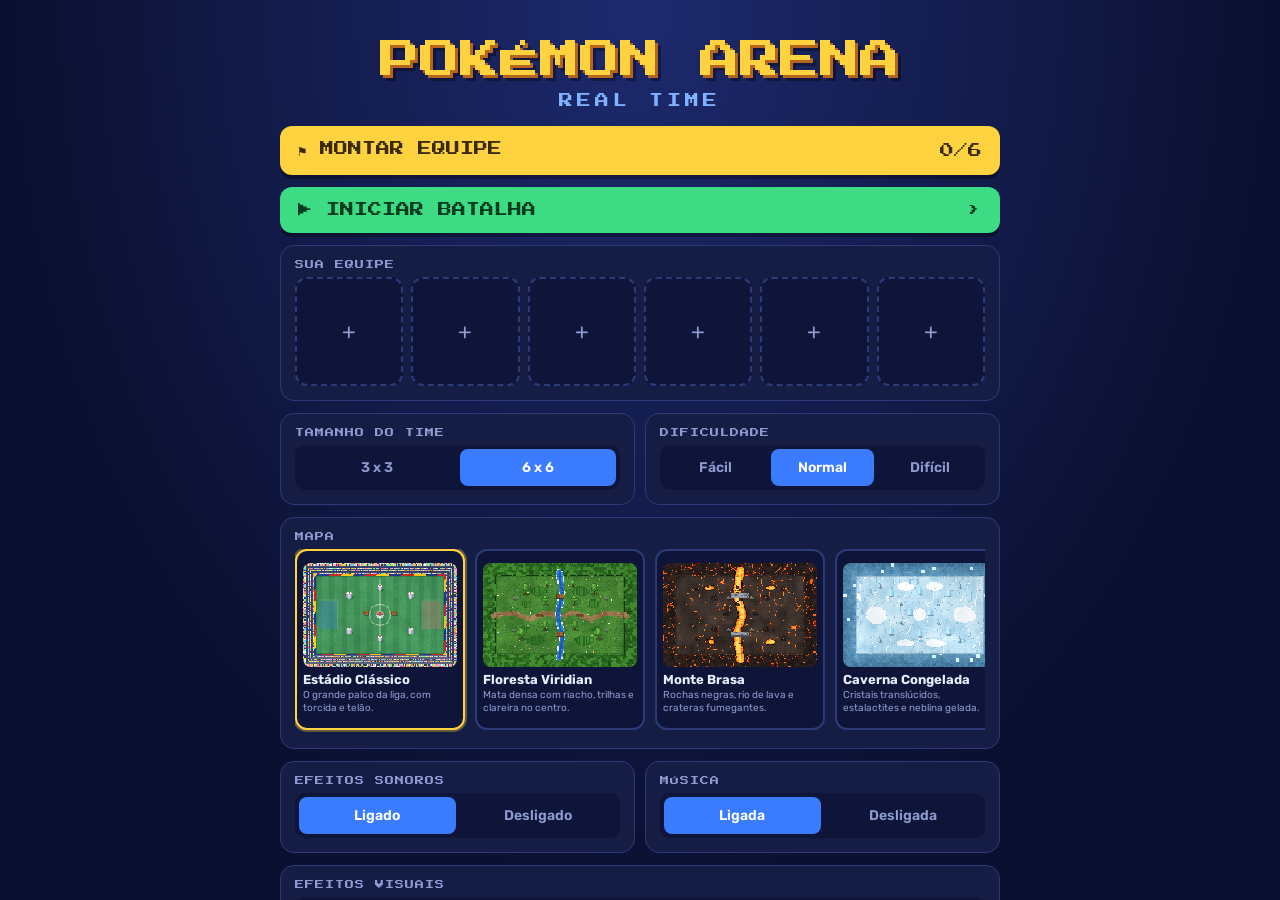
==== jogo-2d/index.html @ f7590620 "Pokémon Arena V11.1" ====
<!DOCTYPE html>
<html lang="pt-BR">
<head>
<meta charset="UTF-8">
<meta name="viewport" content="width=device-width, initial-scale=1, maximum-scale=1, user-scalable=no">
<title>Pokémon Arena — Real Time</title>
<link rel="preconnect" href="https://fonts.googleapis.com">
<link href="https://fonts.googleapis.com/css2?family=Press+Start+2P&family=Rubik:wght@400;600;800&display=swap" rel="stylesheet">
<link rel="stylesheet" href="css/estilo.css">
</head>
<body>

<!-- HOME -->
<section id="home" class="screen">
  <div class="logo">POKÉMON ARENA<small>REAL TIME</small></div>
  <div class="wrap">
    <button class="bigbtn b-yel" id="btnTeam"><span>⚑ MONTAR EQUIPE</span><span id="teamCount">0/6</span></button>
    <button class="bigbtn b-grn" id="btnPlay"><span>▶ INICIAR BATALHA</span><span>›</span></button>
    <div class="panel">
      <div class="lbl">SUA EQUIPE</div>
      <div class="slots" id="homeSlots"></div>
    </div>
    <div class="row">
      <div class="panel"><div class="lbl">TAMANHO DO TIME</div>
        <div class="seg" id="segSize"><button data-v="3">3 x 3</button><button data-v="6">6 x 6</button></div></div>
      <div class="panel"><div class="lbl">DIFICULDADE</div>
        <div class="seg" id="segDiff"><button data-v="easy">Fácil</button><button data-v="normal">Normal</button><button data-v="hard">Difícil</button></div></div>
    </div>
    <div class="panel"><div class="lbl">MAPA</div><div class="maps" id="mapList"></div></div>
    <div class="row">
      <div class="panel"><div class="lbl">EFEITOS SONOROS</div>
        <div class="seg" id="segSom"><button data-v="1">Ligado</button><button data-v="0">Desligado</button></div></div>
      <div class="panel"><div class="lbl">MÚSICA</div>
        <div class="seg" id="segMus"><button data-v="1">Ligada</button><button data-v="0">Desligada</button></div></div>
    </div>
    <div class="row">
      <div class="panel"><div class="lbl">EFEITOS VISUAIS</div>
        <div class="seg" id="segFx"><button data-v="completo">Completo</button><button data-v="leve">Leve</button></div></div>
    </div>
    <div class="panel" id="aimPanel"><div class="lbl">MIRA (PC)</div>
      <div class="seg" id="segAim"><button data-v="mouse">Mouse</button><button data-v="auto">Automática</button></div></div>
    <p class="hint" id="ctrlHint"></p>
  </div>
  <p class="credits">Projeto de estudo, sem fins comerciais. Pokémon © Nintendo / Game Freak / The Pokémon Company.<br>
  Sprites: PokeAPI, Pokémon Showdown (menus) e PMD Sprite Collab (batalha, 8 direções, CC BY-NC 4.0).</p>
</section>

<!-- BUILDER -->
<section id="builder" class="screen hidden">
  <div class="bhead">
    <button class="smbtn" id="bBack">‹ Voltar</button>
    <h2>ESCOLHER POKÉMON <span id="bCount"></span></h2>
    <button class="smbtn" id="bRand">🎲 Aleatório</button>
    <button class="smbtn" id="bClear">Limpar</button>
    <button class="smbtn go" id="bGo">Batalhar ▶</button>
  </div>
  <div class="row" style="align-items:center"><input class="search" id="bSearch" placeholder="Buscar nome ou nº..."></div>
  <div class="chips" id="bChips"></div>
  <div class="grid" id="bGrid"></div>
</section>

<!-- BATTLE -->
<section id="battle" class="screen hidden">
  <canvas id="cv"></canvas>
  <div id="joy"><div id="joyB"><div id="joyK"></div></div></div>
  <div class="hudtop">
    <div class="team l" id="hudL"></div>
    <div class="timer" id="timer" title="Pausar">3:00</div>
    <div class="team r" id="hudR"></div>
  </div>
  <div class="help">WASD: mover • Mouse: mirar • Clique/1-4: golpes • Espaço: pular • Q: Ultimate • Retrato: trocar</div>
  <div class="moves" id="moves"></div>
  <button class="jb" id="jumpBtn">⤴ PULO<span class="key">ESPAÇO</span><div class="cd"></div></button>
  <button id="ultBtn"><div class="fill"></div><span class="lbl2">★ ULTIMATE</span><span class="nm"></span><span class="key">Q</span></button>
  <div id="banner"></div>
  <div id="buffs"></div>
  <div id="vs" class="hidden"></div>
</section>

<div id="modal" class="hidden"><div class="mbox" id="mbox"></div></div>

<script src="js/01-dados.js"></script>
<script src="js/02-mapas-motor.js"></script>
<script src="js/03-mapas.js"></script>
<script src="js/04-obstaculos.js"></script>
<script src="js/05-sprites-pmd.js"></script>
<script src="js/06-utilidades.js"></script>
<script src="js/07-menu.js"></script>
<script src="js/08-controles.js"></script>
<script src="js/09-som.js"></script>
<script src="js/10-batalha-criacao.js"></script>
<script src="js/11-efeitos.js"></script>
<script src="js/12-batalha-logica.js"></script>
<script src="js/13-ambiente.js"></script>
<script src="js/14-desenho-e-loop.js"></script>
</body>
</html>
---- jogo-2d/css/estilo.css ----
:root{
  --bg:#0b1030; --panel:#151d45; --panel2:#1c2758; --line:#2c3a7a; --txt:#e8ecff; --mut:#8e9ad0;
  --yel:#ffd23f; --grn:#3ddc84; --blu:#3b7bff; --red:#ff4d6a; --pix:'Press Start 2P',monospace;
}
*{box-sizing:border-box;margin:0;padding:0;-webkit-tap-highlight-color:transparent}
html,body{height:100%;background:var(--bg);color:var(--txt);font-family:Rubik,system-ui,sans-serif;overflow:hidden;user-select:none;-webkit-user-select:none;touch-action:none}
button{font-family:inherit;cursor:pointer;border:none;color:inherit}
.hidden{display:none!important}
.screen{position:fixed;inset:0;overflow:auto}
img.spr{image-rendering:pixelated}

/* ---------- HOME ---------- */
#home{display:flex;flex-direction:column;align-items:center;padding:24px 16px;gap:16px;
  background:radial-gradient(ellipse at top,#1d2a6e 0%,var(--bg) 70%)}
.logo{font-family:var(--pix);font-size:clamp(20px,5vw,40px);color:var(--yel);text-shadow:3px 3px 0 #b5651d,6px 6px 0 #00000055;text-align:center;margin-top:10px;line-height:1.3}
.logo small{display:block;font-size:.35em;color:#7fb3ff;text-shadow:none;letter-spacing:4px;margin-top:6px}
.wrap{width:100%;max-width:720px;display:flex;flex-direction:column;gap:12px}
.bigbtn{width:100%;padding:16px 18px;border-radius:12px;font-family:var(--pix);font-size:14px;text-align:left;display:flex;justify-content:space-between;align-items:center;box-shadow:0 4px 0 #00000055;transition:transform .08s}
.bigbtn:active{transform:translateY(3px);box-shadow:0 1px 0 #00000055}
.b-yel{background:var(--yel);color:#3a2a00}
.b-grn{background:var(--grn);color:#053b1e}
.b-blu{background:var(--blu)}
.b-dark{background:var(--panel2);border:1px solid var(--line)}
.row{display:flex;gap:10px;flex-wrap:wrap}
.row>*{flex:1}
.panel{background:var(--panel);border:1px solid var(--line);border-radius:14px;padding:14px}
.lbl{font-family:var(--pix);font-size:9px;color:var(--mut);margin-bottom:8px;letter-spacing:1px}
.seg{display:flex;background:#0e1538;border-radius:10px;padding:4px;gap:4px}
.seg button{flex:1;padding:10px 4px;border-radius:8px;background:transparent;color:var(--mut);font-weight:600;font-size:14px}
.seg button.on{background:var(--blu);color:#fff}
.slots{display:grid;grid-template-columns:repeat(6,1fr);gap:8px}
.slot{aspect-ratio:1;border:2px dashed var(--line);border-radius:12px;display:flex;align-items:center;justify-content:center;color:var(--mut);font-size:22px;position:relative;background:#0e1538;overflow:hidden}
.slot.full{border-style:solid;border-color:#3b4fa0;background:var(--panel2)}
.slot img{width:110%;height:110%;object-fit:contain}
.slot .x{position:absolute;top:2px;right:4px;font-size:11px;color:var(--red)}
.hint{color:var(--mut);font-size:13px;text-align:center;line-height:1.5}

/* ---------- BUILDER ---------- */
#builder{background:var(--bg);padding:12px}
.bhead{display:flex;align-items:center;gap:10px;flex-wrap:wrap;position:sticky;top:-12px;background:var(--bg);padding:12px 0;z-index:5}
.bhead h2{font-family:var(--pix);font-size:13px;color:var(--yel);flex:1;min-width:180px}
.smbtn{padding:10px 14px;border-radius:10px;background:var(--panel2);border:1px solid var(--line);font-weight:600;font-size:14px}
.smbtn.go{background:var(--grn);color:#053b1e;border:none}
.search{flex:1;min-width:160px;padding:10px 12px;border-radius:10px;border:1px solid var(--line);background:#0e1538;color:var(--txt);font-size:15px;outline:none}
.chips{display:flex;gap:6px;flex-wrap:wrap;margin:6px 0 12px}
.chip{padding:6px 10px;border-radius:20px;font-size:12px;font-weight:600;background:#0e1538;border:1px solid var(--line);color:var(--mut)}
.chip.on{color:#fff;border-color:transparent}
.tchip{display:inline-block;padding:2px 8px;border-radius:10px;font-size:11px;font-weight:700;color:#fff;text-shadow:0 1px 1px #0006;margin-right:4px}
.grid{display:grid;grid-template-columns:repeat(auto-fill,minmax(150px,1fr));gap:10px;padding-bottom:30px}
.card{background:var(--panel);border:2px solid var(--line);border-radius:14px;padding:8px;position:relative;cursor:pointer;transition:transform .1s}
.card:hover{transform:translateY(-2px)}
.card.sel{border-color:var(--yel);box-shadow:0 0 0 2px #ffd23f55}
.card .badge{position:absolute;top:6px;right:6px;background:var(--yel);color:#3a2a00;font-family:var(--pix);font-size:9px;padding:4px 6px;border-radius:6px}
.card .num{font-size:11px;color:var(--mut)}
.card .im{height:96px;display:flex;align-items:flex-end;justify-content:center;background:radial-gradient(ellipse at 50% 85%,#2a3a8566 0,transparent 60%)}
.card .im img{max-height:94px;min-height:62px;max-width:100%;object-fit:contain}
.card .nm{font-weight:800;font-size:15px;margin:2px 0 4px}
.mini{display:grid;grid-template-columns:28px 1fr;gap:3px 6px;align-items:center;font-size:10px;color:var(--mut);margin-top:6px}
.bar{height:6px;background:#0e1538;border-radius:4px;overflow:hidden}
.bar i{display:block;height:100%;border-radius:4px}
.fallback{display:flex;align-items:center;justify-content:center;border-radius:50%;font-weight:800;color:#fff;text-shadow:0 1px 2px #0008}

/* ---------- MODAL ---------- */
#modal{position:fixed;inset:0;background:#000a;display:flex;align-items:center;justify-content:center;z-index:50;padding:14px}
.mbox{background:var(--panel);border:1px solid var(--line);border-radius:16px;width:100%;max-width:640px;max-height:92vh;overflow:auto;padding:16px}
.dtop{display:flex;gap:14px;align-items:center;flex-wrap:wrap}
.dtop .big{width:140px;height:140px;background:radial-gradient(circle,#2a3a85,#151d45 70%);border-radius:14px;display:flex;align-items:center;justify-content:center}
.dtop .big img{max-width:136px;max-height:136px;min-height:96px;object-fit:contain}
.dname{font-family:var(--pix);font-size:16px;margin:6px 0 8px}
.stats{display:grid;grid-template-columns:44px 34px 1fr;gap:6px 8px;align-items:center;font-size:12px;margin-top:12px}
.stats .bar{height:9px}
.mvlist{display:grid;grid-template-columns:1fr 1fr;gap:8px;margin-top:14px}
.mv{background:#0e1538;border-radius:10px;padding:8px 10px;border-left:5px solid}
.mv b{font-size:14px}
.mv p{font-size:11px;color:var(--mut);margin-top:3px;line-height:1.4}
.weak{margin-top:12px;font-size:12px;color:var(--mut)}
.mfoot{display:flex;gap:10px;margin-top:16px}
.mfoot button{flex:1}
@media(max-width:520px){.mvlist{grid-template-columns:1fr}}

/* ---------- BATTLE ---------- */
#battle{overflow:hidden;background:#222}
#cv{position:absolute;inset:0;width:100%;height:100%;display:block;z-index:1}
.jb{position:absolute;right:10px;bottom:82px;width:76px;height:44px;border-radius:12px;background:#0b1030dd;border:2px solid #ffffff33;overflow:hidden;font-weight:800;font-size:12px;z-index:3;touch-action:none}
.jb .key{display:block;font-family:var(--pix);font-size:7px;opacity:.7;margin-top:2px}
.jb .cd{position:absolute;left:0;right:0;bottom:0;background:#000b;height:0}
body.touch .jb{right:188px;bottom:16px;width:70px;height:70px;border-radius:50%;font-size:13px}
body.touch .jb .key{display:none}
#ultBtn{position:absolute;right:96px;bottom:82px;width:110px;height:44px;border-radius:12px;background:#0b1030dd;border:2px solid #ffffff33;overflow:hidden;z-index:3;touch-action:none;text-align:left;padding:0 8px;--uc:#ffd23f}
#ultBtn .fill{position:absolute;left:0;right:0;bottom:0;background:linear-gradient(0deg,var(--uc),#fff6);opacity:.55;height:0;transition:height .15s}
#ultBtn .nm{position:relative;display:block;font-size:10px;font-weight:800;line-height:1.1;white-space:nowrap;overflow:hidden;text-overflow:ellipsis}
#ultBtn .lbl2{position:relative;font-family:var(--pix);font-size:8px;color:#ffe9a8}
#ultBtn .key{position:absolute;right:6px;bottom:3px;font-family:var(--pix);font-size:7px;opacity:.7}
#ultBtn.ready{border-color:var(--uc);box-shadow:0 0 14px var(--uc);animation:ultp .6s infinite alternate}
@keyframes ultp{to{transform:scale(1.06)}}
body.touch #ultBtn{right:188px;bottom:96px;width:70px;height:70px;border-radius:50%;padding:8px 4px;text-align:center}
body.touch #ultBtn .nm,body.touch #ultBtn .key{display:none}
.pt .en{height:3px;background:#0006;border-radius:2px;overflow:hidden;margin-top:1px}
.pt .en i{display:block;height:100%;background:#ffb300}
#banner{position:absolute;left:50%;top:96px;transform:translate(-50%,-30px);opacity:0;z-index:6;text-align:center;pointer-events:none;background:#0b1030e6;border:2px solid #ffffff30;border-radius:14px;padding:10px 22px}
#banner b{display:block;font-family:var(--pix);font-size:14px}
#banner small{display:block;font-size:13px;color:#d6dcff;margin-top:5px}
#banner.show{animation:bnr 2.6s ease forwards}
@keyframes bnr{0%{opacity:0;transform:translate(-50%,-30px)}10%{opacity:1;transform:translate(-50%,0)}80%{opacity:1;transform:translate(-50%,0)}100%{opacity:0;transform:translate(-50%,-20px)}}
.resultado.win{animation:winp .8s ease infinite alternate}
@keyframes winp{to{transform:scale(1.12);text-shadow:0 0 18px #ffd23f}}
#buffs{position:absolute;left:50%;top:58px;transform:translateX(-50%);display:flex;gap:6px;z-index:3;pointer-events:none}
#buffs span{font-size:12px;font-weight:700;padding:3px 8px;border-radius:10px;color:#fff;text-shadow:0 1px 1px #0006}
.timer.low{color:#ff4d6a;border-color:#ff4d6a;animation:pulse .5s infinite alternate}
@keyframes pulse{to{transform:scale(1.08)}}
.vsmap{font-family:var(--pix);font-size:12px;color:#fff;text-align:center;margin-top:6px;line-height:1.6}
.vsmap small{display:block;font-family:Rubik,sans-serif;font-size:12px;color:#d6dcff;max-width:420px}
.mvp{display:flex;align-items:center;gap:12px;justify-content:center;background:#0e1538;border-radius:12px;padding:8px;margin:6px auto;max-width:320px}
.mvp img{height:64px}
.mvp small{display:block;font-family:var(--pix);font-size:8px;color:var(--yel)}
.mvp b{display:block;font-size:17px}
.mvp span{font-size:12px;color:var(--mut)}
.maps{display:flex;gap:10px;overflow-x:auto;padding-bottom:4px}
.mapc{flex:0 0 170px;background:#0e1538;border:2px solid var(--line);border-radius:12px;padding:6px;cursor:pointer;text-align:left}
.mapc.on{border-color:var(--yel);box-shadow:0 0 0 2px #ffd23f55}
.mapc canvas,.mapc .rnd{width:100%;aspect-ratio:216/146;border-radius:8px;display:block;background:#1c2758;image-rendering:pixelated}
.mapc .rnd{display:flex;align-items:center;justify-content:center;font-size:30px}
.mapc b{display:block;font-size:13px;margin-top:5px}
.mapc small{display:block;font-size:10px;color:var(--mut);line-height:1.3;margin-top:2px}
.credits{font-size:11px;color:#5d6aa8;text-align:center;line-height:1.5;max-width:640px;margin-bottom:10px}
#joy{z-index:2}
.hudtop,.moves,.help{z-index:3}
.hudtop{position:absolute;top:0;left:0;right:0;display:flex;justify-content:space-between;align-items:flex-start;padding:8px;pointer-events:none;gap:6px}
.team{display:flex;gap:4px;pointer-events:auto}
.team.r{flex-direction:row-reverse}
.pt{width:46px;background:#0b1030cc;border:2px solid #ffffff22;border-radius:8px;padding:2px;position:relative}
.pt img,.pt .fallback{width:40px;height:40px;display:block;margin:auto}
.pt .hp{height:4px;background:#0006;border-radius:2px;overflow:hidden;margin-top:1px}
.pt .hp i{display:block;height:100%;background:var(--grn)}
.pt.act{border-color:var(--yel)}
.team.r .pt.act{border-color:var(--red)}
.pt.dead{filter:grayscale(1) brightness(.5)}
.team.l .pt{cursor:pointer}
.pt .sw{position:absolute;inset:0;background:#000a;border-radius:6px;display:none;align-items:center;justify-content:center;font-size:11px;font-weight:800}
.timer{font-family:var(--pix);font-size:16px;background:#0b1030dd;border:2px solid var(--yel);color:var(--yel);padding:8px 10px;border-radius:10px;pointer-events:auto;cursor:pointer}
.moves{position:absolute;right:10px;bottom:10px;display:grid;grid-template-columns:repeat(4,minmax(70px,120px));gap:8px}
.mb{position:relative;height:62px;border-radius:12px;overflow:hidden;background:#0b1030dd;border:2px solid #ffffff33;text-align:left;padding:6px 8px;touch-action:none}
.mb .ty{position:absolute;left:0;top:0;bottom:0;width:6px}
.mb .n{font-weight:800;font-size:12px;display:block;padding-left:4px;line-height:1.15}
.mb .k{font-size:10px;color:#cfd6ff;padding-left:4px;opacity:.8}
.mb .key{position:absolute;right:6px;bottom:4px;font-family:var(--pix);font-size:9px;opacity:.7}
.mb .cd{position:absolute;left:0;right:0;bottom:0;background:#000b;height:0}
.mb .cdt{position:absolute;inset:0;display:flex;align-items:center;justify-content:center;font-family:var(--pix);font-size:13px;color:#fff;pointer-events:none}
.mb:active{transform:scale(.96)}
.help{position:absolute;left:10px;bottom:10px;font-size:12px;color:#fff;background:#0b1030aa;padding:6px 10px;border-radius:8px;pointer-events:none}
#joy{position:absolute;left:0;bottom:0;width:45%;height:60%;touch-action:none}
#joyB{position:absolute;width:120px;height:120px;border-radius:50%;background:#ffffff18;border:2px solid #ffffff44;display:none;transform:translate(-50%,-50%);pointer-events:none}
#joyK{position:absolute;width:52px;height:52px;border-radius:50%;background:#ffffffaa;left:50%;top:50%;transform:translate(-50%,-50%)}
body.touch .moves{grid-template-columns:repeat(2,78px);gap:10px;right:14px;bottom:16px}
body.touch .moves~.jb{}
body.touch .mb{height:70px}
body.touch .mb .key,body.touch .help{display:none}
@media(max-width:720px){
  .hudtop{flex-wrap:wrap;padding:6px}
  .team.l{order:1;flex:1}
  .timer{order:2;font-size:11px;padding:7px 8px}
  .team.r{order:3;width:100%;justify-content:flex-start}
  .pt{width:36px;padding:1px}
  .pt img,.pt .fallback{width:32px;height:32px}
}

/* VS screen */
#vs{position:absolute;inset:0;background:linear-gradient(180deg,#1f3bb3 0%,#3b2a7a 50%,#c2265a 100%);display:flex;flex-direction:column;align-items:center;justify-content:center;gap:12px;z-index:20;padding:10px}
.vsrow{display:flex;gap:8px;flex-wrap:wrap;justify-content:center}
.vsc{width:clamp(58px,13vw,104px);background:#0b1030cc;border:2px solid #ffffff44;border-radius:10px;padding:4px;text-align:center;animation:pop .4s backwards}
.vsc img,.vsc .fallback{width:100%;aspect-ratio:1;object-fit:contain}
.vsc span{font-size:clamp(8px,1.6vw,12px);font-weight:700;display:block;white-space:nowrap;overflow:hidden;text-overflow:ellipsis}
.vsl{font-family:var(--pix);font-size:10px;align-self:flex-start;margin-left:6px}
.vsmid{font-family:var(--pix);font-size:clamp(28px,7vw,54px);color:var(--yel);text-shadow:4px 4px 0 #0008}
@keyframes pop{from{transform:scale(.3);opacity:0}}
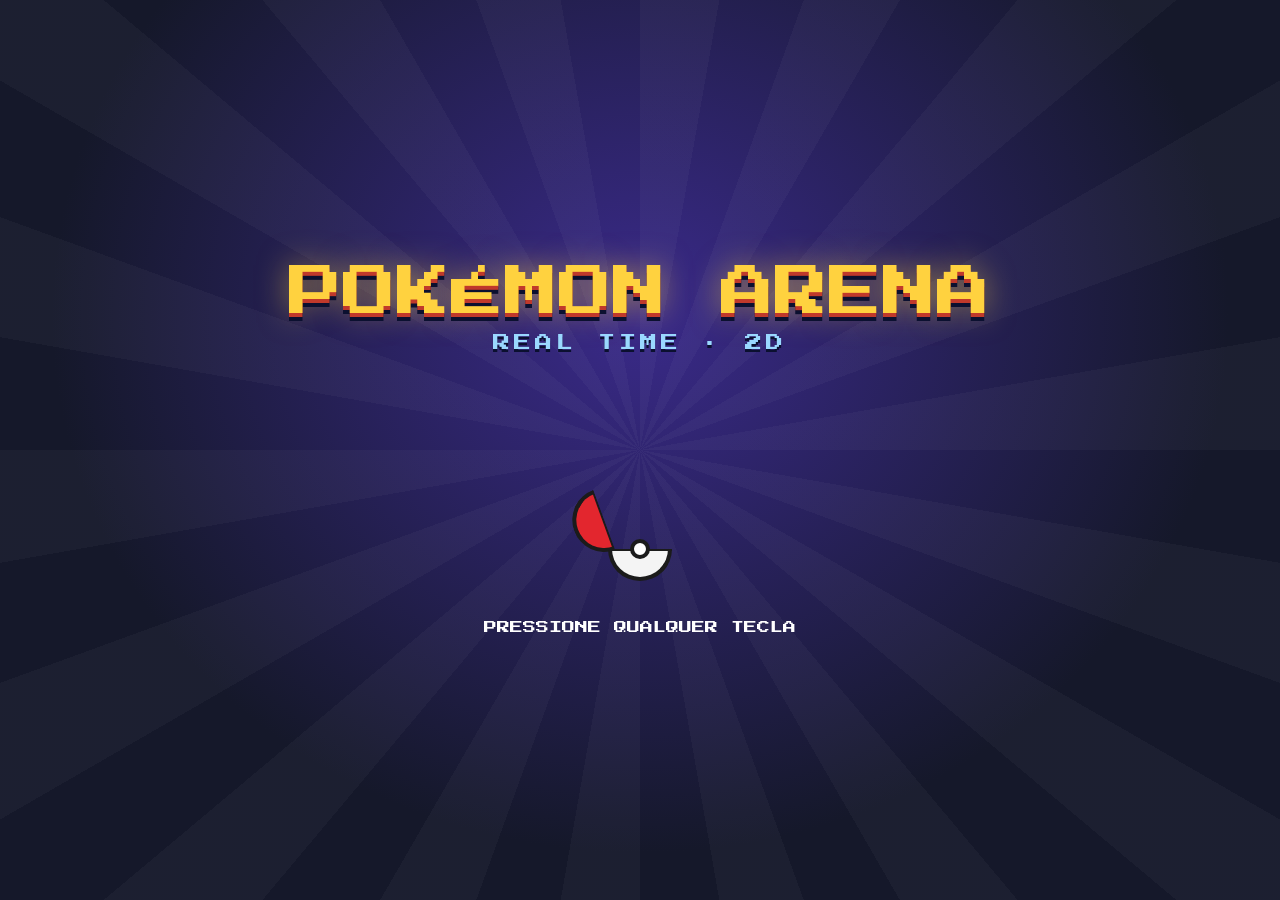
==== commit 17918ab1: "V15: 100 Pokémon no 3D e 2D, Mega X/Y e cinemáticas no 2D 3D: Snorlax ajustado, Rayquaza novo, Mega " ====
--- a/jogo-2d/index.html
+++ b/jogo-2d/index.html
@@ -10,8 +10,17 @@
 </head>
 <body>
 
+<!-- ABERTURA (V15) -->
+<section id="abertura" class="screen">
+  <div class="abCeu"></div>
+  <div class="abLogo">POKÉMON ARENA<small>REAL TIME · 2D</small></div>
+  <div class="abPalco"><img id="abPoke" alt=""><div id="abBola"><i class="cima"></i><i class="baixo"></i><i class="botao"></i></div></div>
+  <div id="abToque">PRESSIONE QUALQUER TECLA</div>
+  <div id="abFila"></div>
+</section>
+
 <!-- HOME -->
-<section id="home" class="screen">
+<section id="home" class="screen hidden">
   <div class="logo">POKÉMON ARENA<small>REAL TIME</small></div>
   <div class="wrap">
     <button class="bigbtn b-yel" id="btnTeam"><span>⚑ MONTAR EQUIPE</span><span id="teamCount">0/6</span></button>
@@ -68,11 +77,14 @@
     <div class="timer" id="timer" title="Pausar">3:00</div>
     <div class="team r" id="hudR"></div>
   </div>
-  <div class="help">WASD: mover • Mouse: mirar • Clique/1-4: golpes • Espaço: pular • Q: Ultimate • Retrato: trocar</div>
+  <div class="help">WASD: mover • Mouse: mirar • Clique/1-4: golpes • Espaço: pular • Q: Ultimate • G: Mega • Retrato: trocar</div>
   <div class="moves" id="moves"></div>
   <button class="jb" id="jumpBtn">⤴ PULO<span class="key">ESPAÇO</span><div class="cd"></div></button>
   <button id="ultBtn"><div class="fill"></div><span class="lbl2">★ ULTIMATE</span><span class="nm"></span><span class="key">Q</span></button>
+  <button id="megaBtn" class="hidden"><span>MEGA</span><span class="key">G</span></button>
   <div id="banner"></div>
+  <div id="escolhaMega" class="hidden"></div>
+  <div id="textoKO">K.O.!</div>
   <div id="buffs"></div>
   <div id="vs" class="hidden"></div>
 </section>
@@ -92,6 +104,7 @@
 <script src="js/11-efeitos.js"></script>
 <script src="js/12-batalha-logica.js"></script>
 <script src="js/13-ambiente.js"></script>
+<script src="js/15-cinematicas.js"></script>
 <script src="js/14-desenho-e-loop.js"></script>
 </body>
 </html>
--- a/jogo-2d/css/estilo.css
+++ b/jogo-2d/css/estilo.css
@@ -173,3 +173,55 @@
 .vsl{font-family:var(--pix);font-size:10px;align-self:flex-start;margin-left:6px}
 .vsmid{font-family:var(--pix);font-size:clamp(28px,7vw,54px);color:var(--yel);text-shadow:4px 4px 0 #0008}
 @keyframes pop{from{transform:scale(.3);opacity:0}}
+
+/* ===== V15: abertura, Mega Evolução e finalização ===== */
+#abertura{position:fixed;inset:0;overflow:hidden;background:radial-gradient(ellipse at 50% 35%,#3a2a8a 0%,#15182a 65%);display:flex;flex-direction:column;align-items:center;justify-content:center;cursor:pointer;z-index:20;transition:opacity .35s}
+#abertura.hidden{display:none}
+#abertura.saindo{opacity:0}
+.abCeu{position:absolute;inset:-50%;background:repeating-conic-gradient(from 0deg,#ffffff08 0 10deg,transparent 10deg 20deg);animation:abGira 40s linear infinite}
+@keyframes abGira{to{transform:rotate(360deg)}}
+.abLogo{position:relative;font-family:"Press Start 2P",monospace;font-size:clamp(22px,5vw,54px);color:#ffd23f;text-align:center;text-shadow:0 4px 0 #c0392b,0 8px 0 #0b1030,0 0 30px #ffd23f88;animation:abEntra 1s cubic-bezier(.2,1.6,.4,1) both,abFlutua 3s ease-in-out 1s infinite}
+.abLogo small{display:block;font-size:.32em;color:#9ad8ff;margin-top:14px;text-shadow:0 3px 0 #0b1030;letter-spacing:4px}
+@keyframes abEntra{from{transform:scale(.2) translateY(-200px);opacity:0}}
+@keyframes abFlutua{50%{transform:translateY(-8px)}}
+.abPalco{position:relative;width:240px;height:220px;margin:20px 0}
+#abBola{position:absolute;left:50%;bottom:10px;width:64px;height:64px;margin-left:-32px;animation:abQuica 1.2s ease-in-out infinite}
+#abBola i{position:absolute;left:0;width:64px;height:32px;border:4px solid #1b1b1b;box-sizing:border-box}
+#abBola .cima{top:0;background:#e3262e;border-radius:32px 32px 0 0;border-bottom-width:2px;transform-origin:4px 30px;transition:transform .2s}
+#abBola .baixo{top:32px;background:#f4f4f4;border-radius:0 0 32px 32px;border-top-width:2px}
+#abBola .botao{top:22px;left:22px;width:20px;height:20px;border-radius:50%;background:#fff;z-index:2}
+#abBola.abre{animation:abTreme .5s ease-in-out}
+#abBola.abre .cima{transform:rotate(-110deg);transition-delay:.45s}
+@keyframes abQuica{50%{transform:translateY(-10px)}}
+@keyframes abTreme{20%{transform:rotate(-18deg)}50%{transform:rotate(14deg)}80%{transform:rotate(-8deg)}}
+#abPoke{position:absolute;left:50%;bottom:40px;max-height:160px;transform:translateX(-50%) scale(0);opacity:0;image-rendering:pixelated}
+#abPoke.sai{animation:abSai 3.4s ease-out .55s both}
+@keyframes abSai{0%{transform:translateX(-50%) scale(0);opacity:1;filter:brightness(0) invert(1) drop-shadow(0 0 20px #fff)}
+  20%{transform:translateX(-50%) scale(1.25);filter:brightness(0) invert(1) drop-shadow(0 0 20px #fff)}
+  35%{transform:translateX(-50%) scale(1);filter:none}85%{opacity:1;transform:translateX(-50%) scale(1)}100%{opacity:0;transform:translateX(-50%) scale(1)}}
+#abToque{position:relative;font-family:"Press Start 2P",monospace;font-size:13px;color:#fff;animation:abPisca 1.1s steps(2) infinite;margin-top:10px}
+@keyframes abPisca{50%{opacity:0}}
+#abFila{position:absolute;left:0;right:0;bottom:12px;height:80px}
+#abFila img{position:absolute;bottom:0;max-height:70px;left:-100px;animation:abAnda 19s linear infinite;image-rendering:pixelated}
+@keyframes abAnda{to{left:calc(100% + 100px)}}
+
+#megaBtn{position:absolute;right:214px;bottom:82px;width:70px;height:44px;border-radius:12px;background:#0b1030dd;border:2px solid #ffffff33;color:#fff8;font-family:"Press Start 2P",monospace;font-size:10px;z-index:3;touch-action:none;--mc:#a66bff}
+#megaBtn.hidden{display:none}
+#megaBtn.ready{color:#fff;border-color:var(--mc);background:linear-gradient(135deg,#ff5a9a,#ffd84a,#5af4ff,#a66bff);animation:megaPulsa 1s ease-in-out infinite}
+@keyframes megaPulsa{50%{box-shadow:0 0 18px var(--mc)}}
+#megaBtn .key{display:block;font-size:8px;opacity:.7;margin-top:3px}
+body.touch #megaBtn .key{display:none}
+#escolhaMega{position:absolute;inset:0;z-index:12;display:flex;flex-direction:column;align-items:center;justify-content:center;background:#0b1030cc;color:#fff;font-family:"Press Start 2P",monospace}
+#escolhaMega.hidden{display:none}
+#escolhaMega h3{font-size:clamp(12px,2.4vw,20px);margin:0 0 22px;color:#ffd23f}
+#escolhaMega .opcoes{display:flex;gap:22px}
+#escolhaMega .opMega{width:170px;padding:22px 10px;border-radius:16px;border:3px solid var(--c);background:#151a3a;color:#fff;font-family:inherit;cursor:pointer;transition:transform .15s}
+#escolhaMega .opMega b{display:block;font-size:46px;color:var(--c);margin-bottom:12px;text-shadow:0 0 16px var(--c)}
+#escolhaMega .opMega span{font-size:10px;line-height:1.5}
+#escolhaMega .opMega.sel{transform:scale(1.1);background:color-mix(in srgb,var(--c) 30%,#151a3a);box-shadow:0 0 26px var(--c)}
+#escolhaMega .dica{font-size:9px;opacity:.7;margin-top:22px}
+#textoKO{position:absolute;left:50%;top:30%;transform:translate(-50%,-50%) scale(0);font-family:"Press Start 2P",monospace;font-size:clamp(48px,12vw,130px);color:#fff;text-shadow:0 6px 0 #c0392b,0 12px 0 #0b1030,0 0 40px #ff4d6a;pointer-events:none;z-index:8;opacity:0}
+#textoKO.mostrar{animation:koTexto 2.2s ease-out forwards}
+@keyframes koTexto{0%{transform:translate(-50%,-50%) scale(3);opacity:0}12%{transform:translate(-50%,-50%) scale(1);opacity:1}20%{transform:translate(-50%,-50%) scale(1.12)}80%{opacity:1}100%{transform:translate(-50%,-50%) scale(1);opacity:0}}
+#cv.ko{filter:grayscale(.75) brightness(.8) contrast(1.1);transition:filter .3s}
+#cv{transition:filter .6s}
